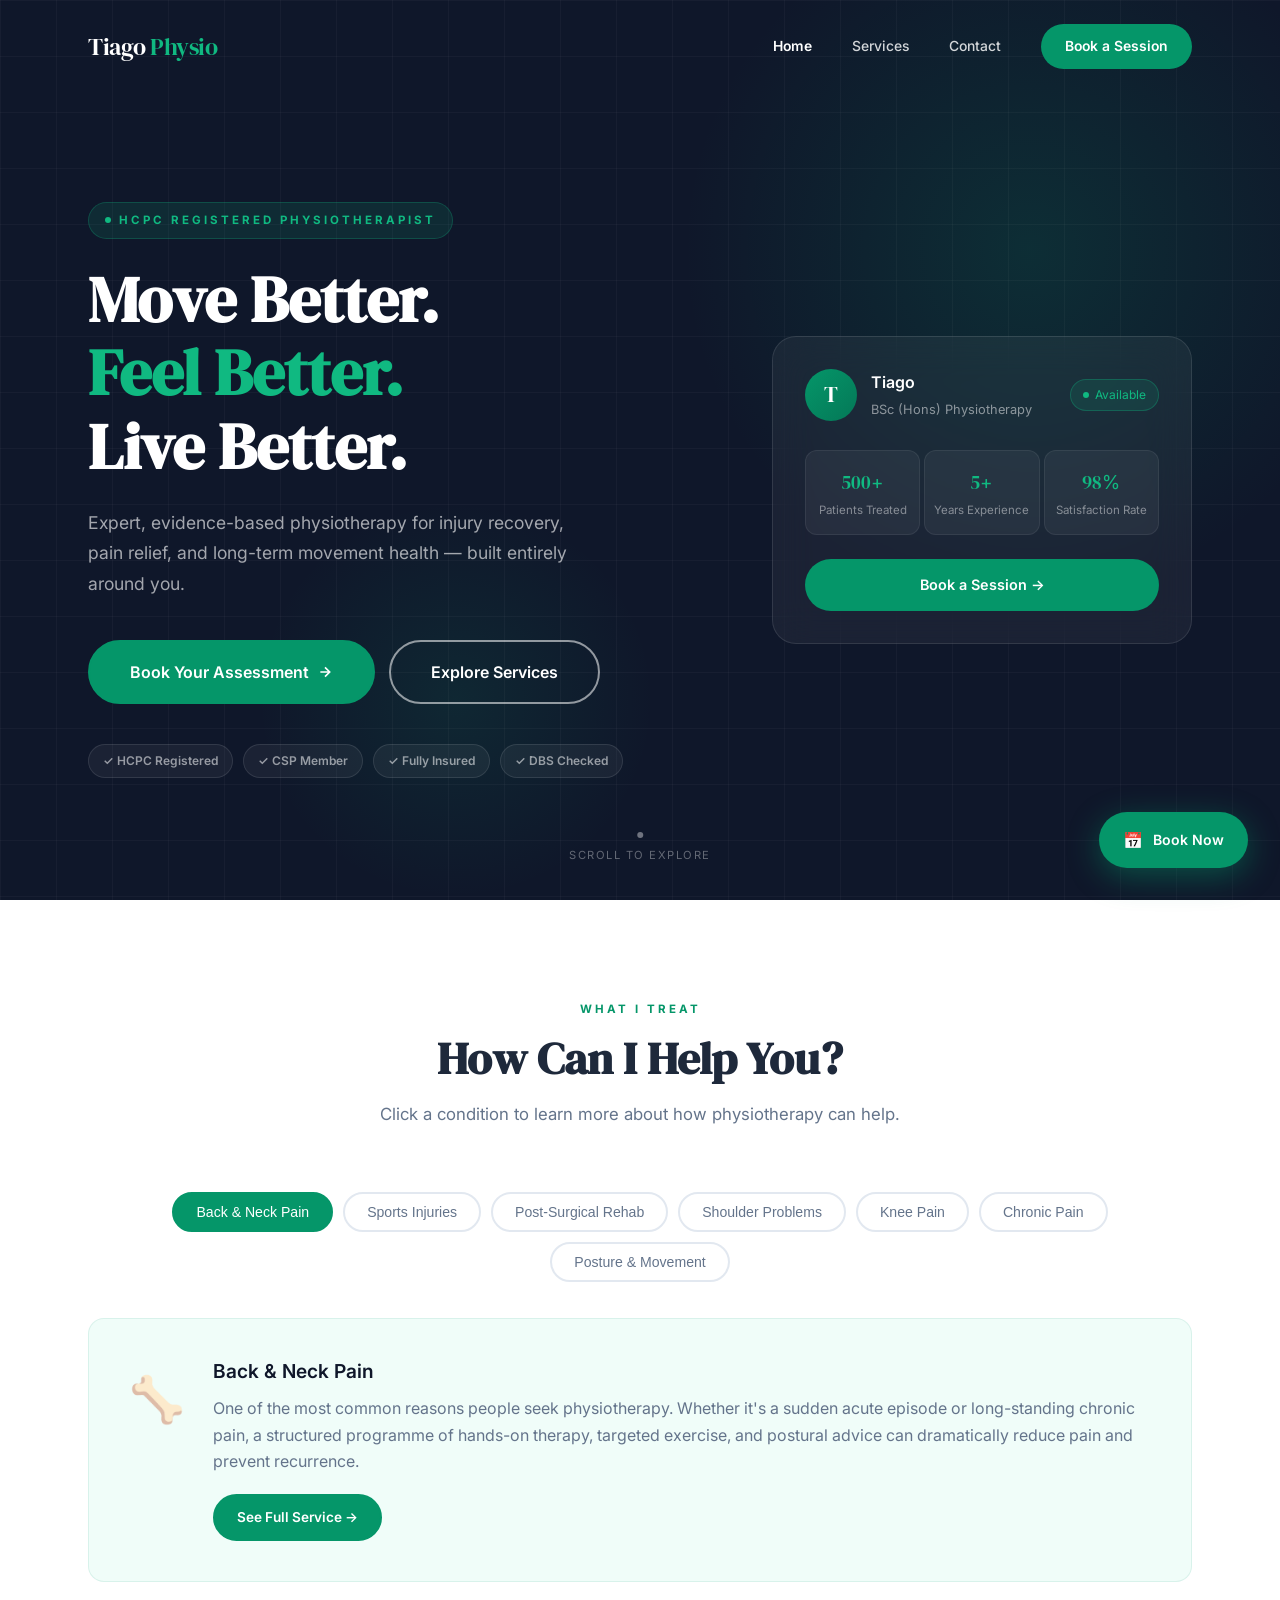
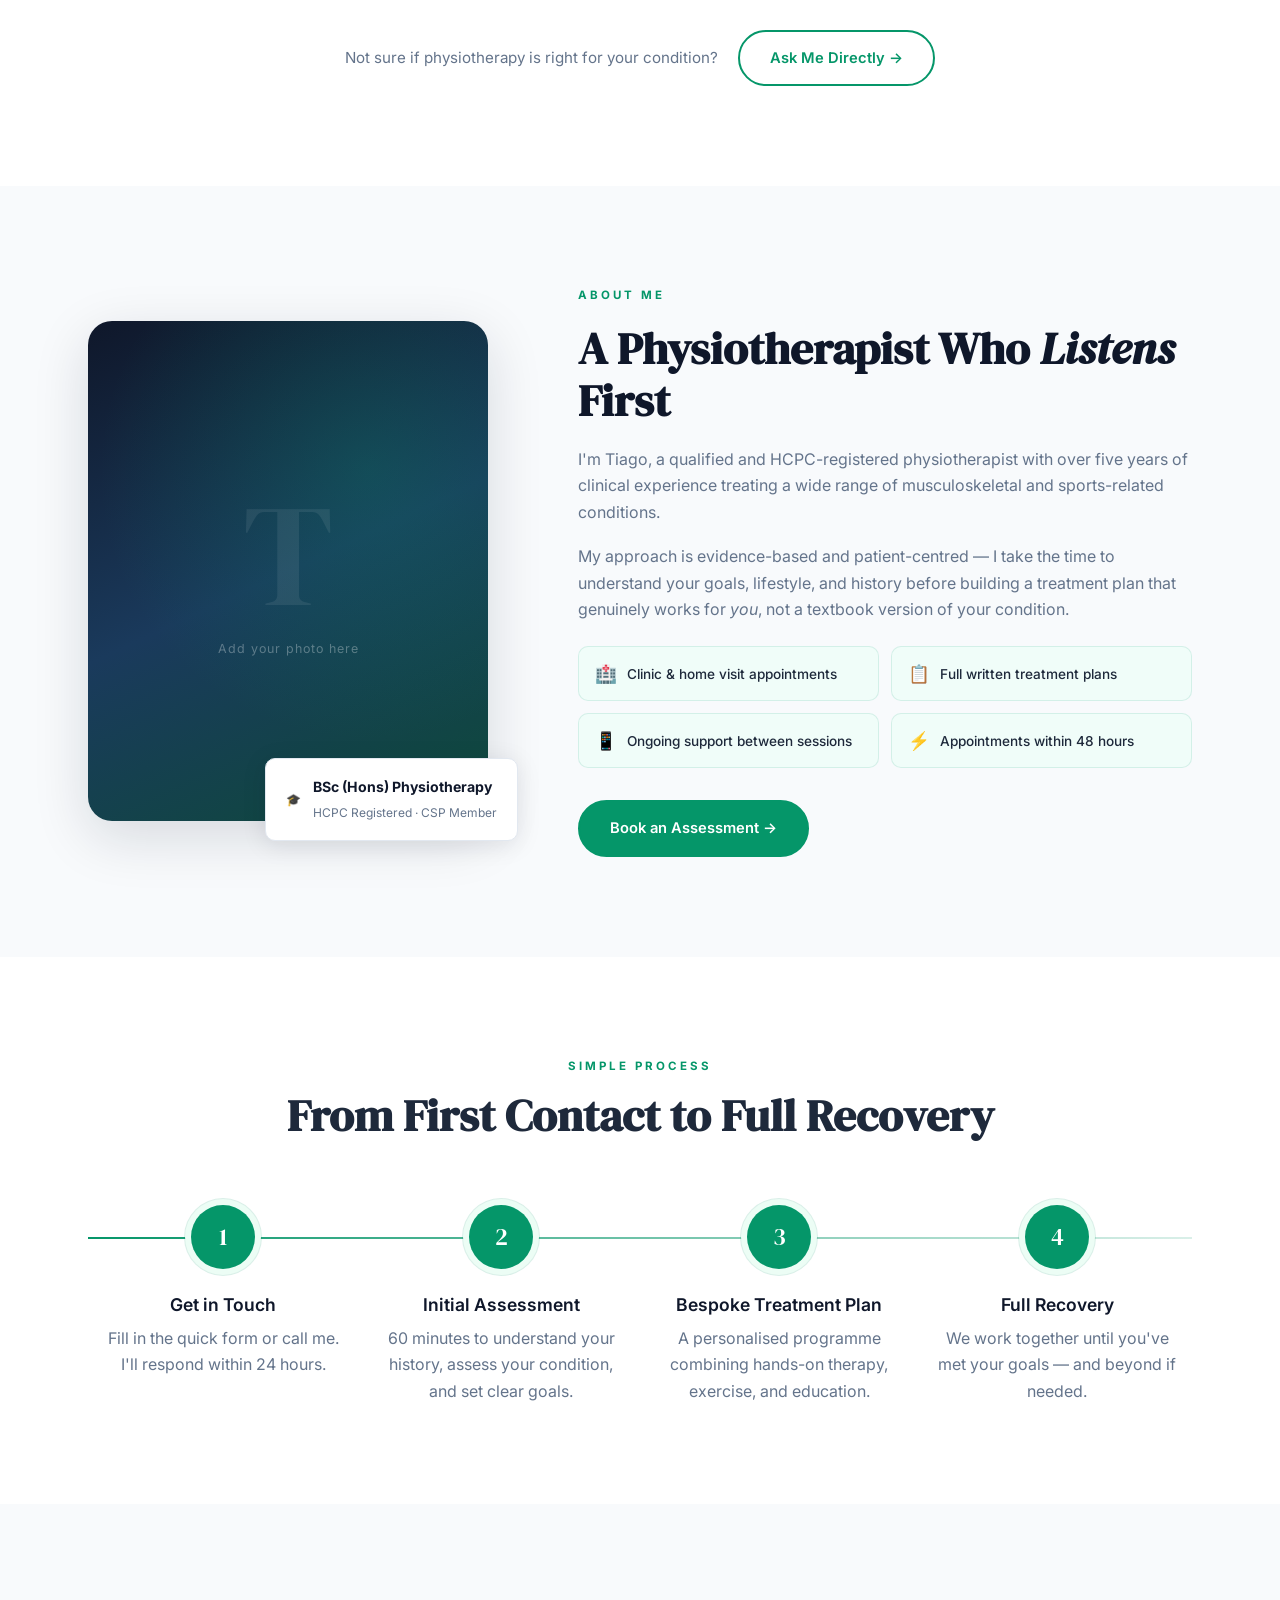
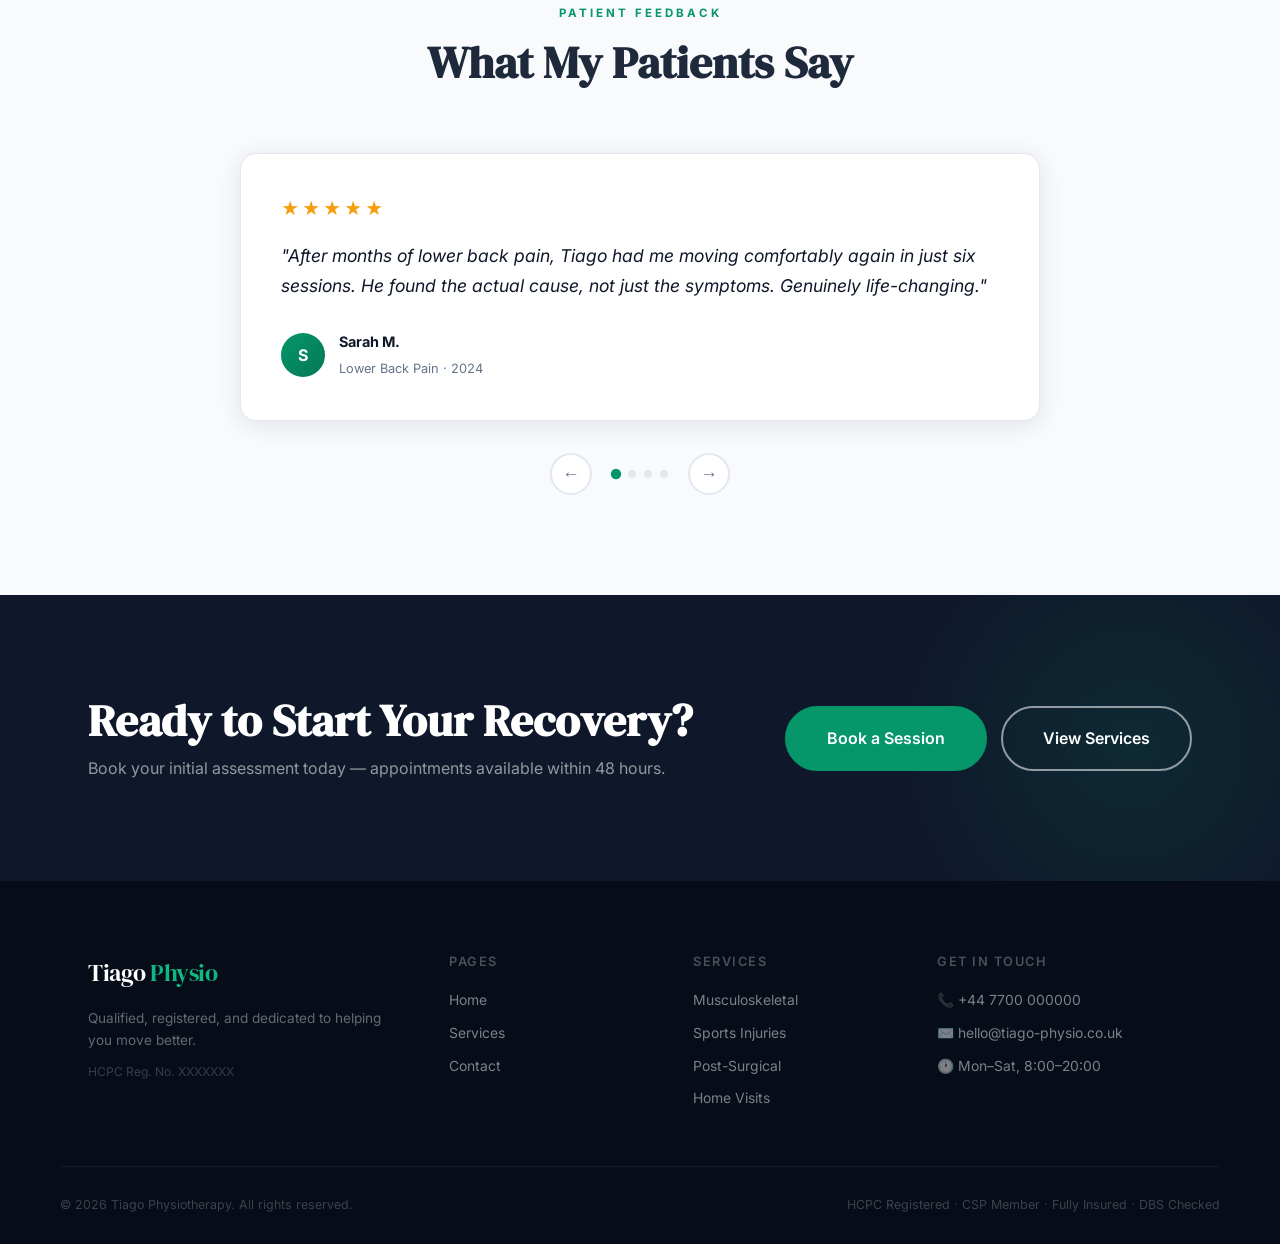
==== index.html @ 750aeb1d "Initial commit — Tiago Physio redesign" ====
<!DOCTYPE html>
<html lang="en-GB">
<head>
  <meta charset="UTF-8" />
  <meta name="viewport" content="width=device-width, initial-scale=1.0" />
  <title>Tiago | Physiotherapist — Home</title>
  <meta name="description" content="Qualified HCPC-registered physiotherapist. Expert injury recovery, rehabilitation, and pain relief — personalised to you." />
  <link rel="stylesheet" href="shared.css" />
  <link rel="preconnect" href="https://fonts.googleapis.com" />
  <link href="https://fonts.googleapis.com/css2?family=Inter:wght@300;400;500;600;700&family=DM+Serif+Display&display=swap" rel="stylesheet" />
</head>
<body>

  <header class="nav-header" id="navbar">
    <div class="container nav-inner">
      <a href="index.html" class="logo">Tiago <span>Physio</span></a>
      <nav class="nav-links" id="navLinks">
        <a href="index.html" class="active">Home</a>
        <a href="services.html">Services</a>
        <a href="contact.html">Contact</a>
        <a href="contact.html" class="nav-cta">Book a Session</a>
      </nav>
      <button class="hamburger" id="hamburger" aria-label="Toggle menu">
        <span></span><span></span><span></span>
      </button>
    </div>
  </header>

  <!-- HERO -->
  <section class="hero" id="home">
    <div class="hero-glow"></div>
    <div class="hero-glow-2"></div>
    <div class="hero-grid-bg"></div>
    <div class="container hero-content">
      <div class="hero-text">
        <div class="hero-tag animate-in delay-1">
          <span class="tag-dot"></span> HCPC Registered Physiotherapist
        </div>
        <h1 class="animate-in delay-2">
          Move Better.<br />
          <span class="highlight">Feel Better.</span><br />
          Live Better.
        </h1>
        <p class="hero-sub animate-in delay-3">
          Expert, evidence-based physiotherapy for injury recovery, pain relief, and long-term movement health — built entirely around you.
        </p>
        <div class="hero-btns animate-in delay-4">
          <a href="contact.html" class="btn btn-primary btn-lg">
            Book Your Assessment
            <svg width="16" height="16" viewBox="0 0 24 24" fill="none" stroke="currentColor" stroke-width="2.5"><path d="M5 12h14M12 5l7 7-7 7"/></svg>
          </a>
          <a href="services.html" class="btn btn-outline btn-lg">Explore Services</a>
        </div>
        <div class="hero-trust animate-in delay-5">
          <div class="trust-pill">✓ HCPC Registered</div>
          <div class="trust-pill">✓ CSP Member</div>
          <div class="trust-pill">✓ Fully Insured</div>
          <div class="trust-pill">✓ DBS Checked</div>
        </div>
      </div>
      <div class="hero-card-wrap animate-in delay-3">
        <div class="hero-card">
          <div class="hcard-top">
            <div class="hcard-avatar">T</div>
            <div class="hcard-info">
              <strong>Tiago</strong>
              <span>BSc (Hons) Physiotherapy</span>
            </div>
            <div class="hcard-status"><span class="status-dot"></span>Available</div>
          </div>
          <div class="hcard-stats">
            <div class="hstat">
              <span class="hstat-num" data-count="500">0</span><span>+</span>
              <p>Patients Treated</p>
            </div>
            <div class="hstat">
              <span class="hstat-num" data-count="5">0</span><span>+</span>
              <p>Years Experience</p>
            </div>
            <div class="hstat">
              <span class="hstat-num" data-count="98">0</span><span>%</span>
              <p>Satisfaction Rate</p>
            </div>
          </div>
          <a href="contact.html" class="hcard-btn">Book a Session →</a>
        </div>
      </div>
    </div>
    <div class="scroll-hint">
      <div class="scroll-dot"></div>
      <span>Scroll to explore</span>
    </div>
  </section>

  <!-- QUICK SERVICES PREVIEW -->
  <section class="section services-preview">
    <div class="container">
      <div class="section-header">
        <p class="section-tag">What I Treat</p>
        <h2>How Can I Help You?</h2>
        <p class="section-sub">Click a condition to learn more about how physiotherapy can help.</p>
      </div>
      <div class="condition-pills">
        <button class="cpill active" data-info="back">Back &amp; Neck Pain</button>
        <button class="cpill" data-info="sports">Sports Injuries</button>
        <button class="cpill" data-info="surgical">Post-Surgical Rehab</button>
        <button class="cpill" data-info="shoulder">Shoulder Problems</button>
        <button class="cpill" data-info="knee">Knee Pain</button>
        <button class="cpill" data-info="chronic">Chronic Pain</button>
        <button class="cpill" data-info="posture">Posture &amp; Movement</button>
      </div>
      <div class="condition-panel">
        <div class="cpanel active" id="info-back">
          <div class="cpanel-icon">🦴</div>
          <div class="cpanel-text">
            <h3>Back &amp; Neck Pain</h3>
            <p>One of the most common reasons people seek physiotherapy. Whether it's a sudden acute episode or long-standing chronic pain, a structured programme of hands-on therapy, targeted exercise, and postural advice can dramatically reduce pain and prevent recurrence.</p>
            <a href="services.html" class="btn btn-primary btn-sm">See Full Service →</a>
          </div>
        </div>
        <div class="cpanel" id="info-sports">
          <div class="cpanel-icon">🏃</div>
          <div class="cpanel-text">
            <h3>Sports Injuries</h3>
            <p>From sprains and strains to tendinopathies and stress fractures — I work with athletes of all levels to get you back performing safely and stronger than before. Your return-to-sport timeline is built around your body, not a generic protocol.</p>
            <a href="services.html" class="btn btn-primary btn-sm">See Full Service →</a>
          </div>
        </div>
        <div class="cpanel" id="info-surgical">
          <div class="cpanel-icon">🔄</div>
          <div class="cpanel-text">
            <h3>Post-Surgical Rehabilitation</h3>
            <p>Surgery is only half the recovery. Structured rehabilitation after knee replacements, ACL reconstruction, hip surgery, or spinal procedures is critical to regaining full function. I work closely with your surgical team to follow evidence-based protocols.</p>
            <a href="services.html" class="btn btn-primary btn-sm">See Full Service →</a>
          </div>
        </div>
        <div class="cpanel" id="info-shoulder">
          <div class="cpanel-icon">💪</div>
          <div class="cpanel-text">
            <h3>Shoulder Problems</h3>
            <p>Rotator cuff injuries, frozen shoulder, impingement, and instability are all conditions I treat regularly. Accurate diagnosis is key — I'll identify the exact structure involved and create a plan to restore full, pain-free movement.</p>
            <a href="services.html" class="btn btn-primary btn-sm">See Full Service →</a>
          </div>
        </div>
        <div class="cpanel" id="info-knee">
          <div class="cpanel-icon">🦵</div>
          <div class="cpanel-text">
            <h3>Knee Pain</h3>
            <p>Whether it's runner's knee, ligament sprains, meniscal issues, or osteoarthritis — knee pain responds well to physiotherapy. I'll assess the whole kinetic chain, not just the knee, to address the root cause and keep it from coming back.</p>
            <a href="services.html" class="btn btn-primary btn-sm">See Full Service →</a>
          </div>
        </div>
        <div class="cpanel" id="info-chronic">
          <div class="cpanel-icon">🧠</div>
          <div class="cpanel-text">
            <h3>Chronic Pain</h3>
            <p>Persistent pain is complex, but manageable. Using a biopsychosocial approach, I help patients understand their pain, build confidence in movement, and gradually improve quality of life — without relying on ongoing passive treatment.</p>
            <a href="services.html" class="btn btn-primary btn-sm">See Full Service →</a>
          </div>
        </div>
        <div class="cpanel" id="info-posture">
          <div class="cpanel-icon">📐</div>
          <div class="cpanel-text">
            <h3>Posture &amp; Movement</h3>
            <p>Poor movement patterns and posture often underlie many pain conditions. A comprehensive movement assessment identifies imbalances and areas of weakness, allowing us to correct the root cause before it becomes a bigger problem.</p>
            <a href="services.html" class="btn btn-primary btn-sm">See Full Service →</a>
          </div>
        </div>
      </div>
      <div class="services-cta-bar">
        <p>Not sure if physiotherapy is right for your condition?</p>
        <a href="contact.html" class="btn btn-outline-dark">Ask Me Directly →</a>
      </div>
    </div>
  </section>

  <!-- ABOUT -->
  <section class="section about bg-light">
    <div class="container about-grid">
      <div class="about-img-wrap reveal">
        <div class="about-img-placeholder">
          <div class="initials-big">T</div>
          <div class="img-caption">Add your photo here</div>
        </div>
        <div class="about-badge">
          <span class="badge-icon">🎓</span>
          <div>
            <strong>BSc (Hons) Physiotherapy</strong>
            <span>HCPC Registered · CSP Member</span>
          </div>
        </div>
      </div>
      <div class="about-text reveal">
        <p class="section-tag">About Me</p>
        <h2>A Physiotherapist Who <em>Listens</em> First</h2>
        <p>I'm Tiago, a qualified and HCPC-registered physiotherapist with over five years of clinical experience treating a wide range of musculoskeletal and sports-related conditions.</p>
        <p>My approach is evidence-based and patient-centred — I take the time to understand your goals, lifestyle, and history before building a treatment plan that genuinely works for <em>you</em>, not a textbook version of your condition.</p>
        <div class="about-features">
          <div class="af-item"><span class="af-icon">🏥</span><span>Clinic &amp; home visit appointments</span></div>
          <div class="af-item"><span class="af-icon">📋</span><span>Full written treatment plans</span></div>
          <div class="af-item"><span class="af-icon">📱</span><span>Ongoing support between sessions</span></div>
          <div class="af-item"><span class="af-icon">⚡</span><span>Appointments within 48 hours</span></div>
        </div>
        <a href="contact.html" class="btn btn-primary">Book an Assessment →</a>
      </div>
    </div>
  </section>

  <!-- PROCESS -->
  <section class="section process">
    <div class="container">
      <div class="section-header">
        <p class="section-tag">Simple Process</p>
        <h2>From First Contact to Full Recovery</h2>
      </div>
      <div class="process-steps">
        <div class="pstep reveal">
          <div class="pstep-num">1</div>
          <div class="pstep-body">
            <h3>Get in Touch</h3>
            <p>Fill in the quick form or call me. I'll respond within 24 hours.</p>
          </div>
        </div>
        <div class="pstep reveal">
          <div class="pstep-num">2</div>
          <div class="pstep-body">
            <h3>Initial Assessment</h3>
            <p>60 minutes to understand your history, assess your condition, and set clear goals.</p>
          </div>
        </div>
        <div class="pstep reveal">
          <div class="pstep-num">3</div>
          <div class="pstep-body">
            <h3>Bespoke Treatment Plan</h3>
            <p>A personalised programme combining hands-on therapy, exercise, and education.</p>
          </div>
        </div>
        <div class="pstep reveal">
          <div class="pstep-num">4</div>
          <div class="pstep-body">
            <h3>Full Recovery</h3>
            <p>We work together until you've met your goals — and beyond if needed.</p>
          </div>
        </div>
      </div>
    </div>
  </section>

  <!-- TESTIMONIALS -->
  <section class="section testimonials bg-light">
    <div class="container">
      <div class="section-header">
        <p class="section-tag">Patient Feedback</p>
        <h2>What My Patients Say</h2>
      </div>
      <div class="testimonial-slider">
        <div class="tslide active">
          <div class="tcard">
            <div class="stars">★★★★★</div>
            <p class="tquote">"After months of lower back pain, Tiago had me moving comfortably again in just six sessions. He found the actual cause, not just the symptoms. Genuinely life-changing."</p>
            <div class="tauthor">
              <div class="tavatar">S</div>
              <div><strong>Sarah M.</strong><span>Lower Back Pain · 2024</span></div>
            </div>
          </div>
        </div>
        <div class="tslide">
          <div class="tcard">
            <div class="stars">★★★★★</div>
            <p class="tquote">"Excellent — very knowledgeable and thorough. He explained everything clearly and I always felt in safe hands. Fully recovered from my knee surgery ahead of schedule."</p>
            <div class="tauthor">
              <div class="tavatar">J</div>
              <div><strong>James T.</strong><span>Post-Knee Surgery · 2024</span></div>
            </div>
          </div>
        </div>
        <div class="tslide">
          <div class="tcard">
            <div class="stars">★★★★★</div>
            <p class="tquote">"I'd tried other physios before but Tiago was different — he actually listened. My shoulder has never felt better and I'm back playing tennis at full intensity."</p>
            <div class="tauthor">
              <div class="tavatar">R</div>
              <div><strong>Rachel K.</strong><span>Shoulder Injury · 2023</span></div>
            </div>
          </div>
        </div>
        <div class="tslide">
          <div class="tcard">
            <div class="stars">★★★★★</div>
            <p class="tquote">"Fantastic home visit service — so convenient. Tiago was professional, friendly, and incredibly knowledgeable. I'd recommend him to absolutely anyone."</p>
            <div class="tauthor">
              <div class="tavatar">M</div>
              <div><strong>Margaret P.</strong><span>Home Visit · Hip Pain · 2024</span></div>
            </div>
          </div>
        </div>
      </div>
      <div class="tslider-controls">
        <button class="tprev" id="tPrev" aria-label="Previous">&#8592;</button>
        <div class="tdots" id="tDots"></div>
        <button class="tnext" id="tNext" aria-label="Next">&#8594;</button>
      </div>
    </div>
  </section>

  <!-- FINAL CTA -->
  <section class="section cta-section">
    <div class="container cta-inner">
      <div class="cta-text">
        <h2>Ready to Start Your Recovery?</h2>
        <p>Book your initial assessment today — appointments available within 48 hours.</p>
      </div>
      <div class="cta-btns">
        <a href="contact.html" class="btn btn-primary btn-lg">Book a Session</a>
        <a href="services.html" class="btn btn-outline btn-lg">View Services</a>
      </div>
    </div>
  </section>

  <footer class="footer">
    <div class="container footer-inner">
      <div class="footer-brand">
        <a href="index.html" class="logo">Tiago <span>Physio</span></a>
        <p>Qualified, registered, and dedicated to helping you move better.</p>
        <p class="footer-reg">HCPC Reg. No. XXXXXXX</p>
      </div>
      <div class="footer-nav">
        <h4>Pages</h4>
        <a href="index.html">Home</a>
        <a href="services.html">Services</a>
        <a href="contact.html">Contact</a>
      </div>
      <div class="footer-nav">
        <h4>Services</h4>
        <a href="services.html">Musculoskeletal</a>
        <a href="services.html">Sports Injuries</a>
        <a href="services.html">Post-Surgical</a>
        <a href="services.html">Home Visits</a>
      </div>
      <div class="footer-contact">
        <h4>Get in Touch</h4>
        <a href="tel:+447700000000">📞 +44 7700 000000</a>
        <a href="mailto:hello@tiago-physio.co.uk">✉️ hello@tiago-physio.co.uk</a>
        <p>🕐 Mon–Sat, 8:00–20:00</p>
      </div>
    </div>
    <div class="container footer-bottom">
      <p>&copy; <span id="year"></span> Tiago Physiotherapy. All rights reserved.</p>
      <p>HCPC Registered · CSP Member · Fully Insured · DBS Checked</p>
    </div>
  </footer>

  <a href="contact.html" class="fab" aria-label="Book a session">
    <span class="fab-icon">📅</span>
    <span class="fab-label">Book Now</span>
  </a>

  <script src="shared.js"></script>
</body>
</html>
---- shared.css ----
/* ============================================================
   SHARED.CSS — complete design system for all pages
   ============================================================ */

*, *::before, *::after { box-sizing: border-box; margin: 0; padding: 0; }

:root {
  --slate:      #0f172a;
  --slate-mid:  #1e293b;
  --green:      #059669;
  --green-lt:   #10b981;
  --green-dk:   #047857;
  --green-bg:   #ecfdf5;
  --green-pale: #f0fdf9;
  --light:      #f8fafc;
  --white:      #ffffff;
  --text:       #1e293b;
  --muted:      #64748b;
  --border:     #e2e8f0;
  --shadow-sm:  0 1px 8px rgba(15,23,42,0.07);
  --shadow:     0 4px 24px rgba(15,23,42,0.10);
  --shadow-lg:  0 16px 56px rgba(15,23,42,0.14);
  --radius:     16px;
  --radius-sm:  10px;
  --trans:      0.22s ease;
}

html { scroll-behavior: smooth; }

body {
  font-family: 'Inter', sans-serif;
  color: var(--text);
  line-height: 1.65;
  font-size: 16px;
  background: var(--white);
  overflow-x: hidden;
}

h1, h2 { font-family: 'DM Serif Display', serif; line-height: 1.15; }
h3, h4 { font-weight: 600; line-height: 1.35; }
h1 { font-size: clamp(2.6rem, 5.5vw, 4rem); }
h2 { font-size: clamp(1.9rem, 3.5vw, 2.8rem); }
h3 { font-size: 1.1rem; }
h4 { font-size: 0.8rem; text-transform: uppercase; letter-spacing: 1.5px; color: var(--muted); }
p  { color: var(--muted); }
a  { text-decoration: none; color: inherit; }
img { max-width: 100%; display: block; }
ul { list-style: none; }

.container { max-width: 1160px; margin: 0 auto; padding: 0 28px; }
.section   { padding: 100px 0; }
.bg-light  { background: var(--light); }
.bg-green  { background: var(--green-pale); }

/* ===== BUTTONS ===== */
.btn {
  display: inline-flex;
  align-items: center;
  gap: 8px;
  padding: 14px 30px;
  border-radius: 50px;
  font-weight: 600;
  font-size: 0.92rem;
  font-family: inherit;
  cursor: pointer;
  transition: all var(--trans);
  border: 2px solid transparent;
  white-space: nowrap;
}
.btn-lg  { padding: 17px 40px; font-size: 1rem; }
.btn-sm  { padding: 10px 22px; font-size: 0.85rem; border-radius: 50px; }
.btn-full { width: 100%; justify-content: center; }

.btn-primary {
  background: var(--green);
  color: var(--white);
  border-color: var(--green);
}
.btn-primary:hover {
  background: var(--green-dk);
  border-color: var(--green-dk);
  transform: translateY(-2px);
  box-shadow: 0 10px 28px rgba(5,150,105,0.35);
}
.btn-outline {
  background: transparent;
  color: var(--white);
  border-color: rgba(255,255,255,0.55);
}
.btn-outline:hover {
  background: rgba(255,255,255,0.12);
  border-color: var(--white);
}
.btn-outline-dark {
  background: transparent;
  color: var(--green);
  border-color: var(--green);
}
.btn-outline-dark:hover {
  background: var(--green);
  color: var(--white);
  transform: translateY(-2px);
}
.btn-ghost {
  background: transparent;
  color: var(--muted);
  border-color: var(--border);
}
.btn-ghost:hover {
  border-color: var(--green);
  color: var(--green);
}

/* ===== SECTION HEADERS ===== */
.section-header { text-align: center; margin-bottom: 64px; }
.section-tag {
  font-size: 0.72rem;
  font-weight: 700;
  letter-spacing: 3px;
  text-transform: uppercase;
  color: var(--green);
  display: block;
  margin-bottom: 14px;
}
.section-sub { max-width: 560px; margin: 16px auto 0; font-size: 1.05rem; }

/* ===== NAVBAR ===== */
.nav-header {
  position: fixed;
  top: 0; left: 0; right: 0;
  z-index: 1000;
  padding: 24px 0;
  transition: all var(--trans);
}
.nav-header.scrolled {
  background: rgba(255,255,255,0.97);
  backdrop-filter: blur(16px);
  -webkit-backdrop-filter: blur(16px);
  padding: 16px 0;
  box-shadow: 0 1px 0 var(--border), var(--shadow-sm);
}
.nav-inner { display: flex; align-items: center; justify-content: space-between; }

.logo {
  font-family: 'DM Serif Display', serif;
  font-size: 1.5rem;
  font-weight: 400;
  color: var(--white);
  transition: color var(--trans);
  letter-spacing: -0.5px;
}
.logo span { color: var(--green-lt); }
.nav-header.scrolled .logo { color: var(--slate); }

.nav-links { display: flex; align-items: center; gap: 40px; }
.nav-links a {
  font-size: 0.87rem;
  font-weight: 500;
  color: rgba(255,255,255,0.82);
  transition: color var(--trans);
}
.nav-links a:hover { color: var(--white); }
.nav-links a.active { color: var(--white); font-weight: 600; }
.nav-header.scrolled .nav-links a { color: var(--muted); }
.nav-header.scrolled .nav-links a:hover { color: var(--green); }
.nav-header.scrolled .nav-links a.active { color: var(--slate); font-weight: 600; }

.nav-cta {
  background: var(--green) !important;
  color: var(--white) !important;
  padding: 11px 24px !important;
  border-radius: 50px !important;
  font-weight: 600 !important;
  font-size: 0.87rem !important;
}
.nav-cta:hover { background: var(--green-dk) !important; transform: translateY(-1px); box-shadow: 0 6px 20px rgba(5,150,105,0.3); }

.hamburger {
  display: none;
  flex-direction: column;
  gap: 5px;
  background: none;
  border: none;
  cursor: pointer;
  padding: 4px;
  z-index: 1100;
}
.hamburger span {
  display: block; width: 24px; height: 2px;
  background: var(--white);
  border-radius: 2px;
  transition: all var(--trans);
}
.nav-header.scrolled .hamburger span { background: var(--slate); }
.hamburger.open span:nth-child(1) { transform: rotate(45deg) translate(5px, 5px); }
.hamburger.open span:nth-child(2) { opacity: 0; }
.hamburger.open span:nth-child(3) { transform: rotate(-45deg) translate(5px, -5px); }

/* ===== HERO ===== */
.hero {
  position: relative;
  min-height: 100vh;
  display: flex;
  align-items: center;
  background: var(--slate);
  overflow: hidden;
}
.hero-glow {
  position: absolute;
  width: 700px; height: 700px;
  border-radius: 50%;
  background: radial-gradient(circle, rgba(5,150,105,0.18) 0%, transparent 70%);
  top: -100px; right: -100px;
  pointer-events: none;
}
.hero-glow-2 {
  position: absolute;
  width: 400px; height: 400px;
  border-radius: 50%;
  background: radial-gradient(circle, rgba(16,185,129,0.1) 0%, transparent 70%);
  bottom: 0; left: 20%;
  pointer-events: none;
}
.hero-grid-bg {
  position: absolute; inset: 0;
  background-image: linear-gradient(rgba(255,255,255,0.03) 1px, transparent 1px),
                    linear-gradient(90deg, rgba(255,255,255,0.03) 1px, transparent 1px);
  background-size: 56px 56px;
  pointer-events: none;
}
.hero-content {
  position: relative;
  z-index: 2;
  width: 100%;
  display: grid;
  grid-template-columns: 1fr 420px;
  gap: 64px;
  align-items: center;
  padding-top: 80px;
}
.hero-tag {
  display: inline-flex;
  align-items: center;
  gap: 8px;
  font-size: 0.72rem;
  font-weight: 700;
  letter-spacing: 3px;
  text-transform: uppercase;
  color: var(--green-lt);
  background: rgba(16,185,129,0.12);
  padding: 8px 16px;
  border-radius: 50px;
  margin-bottom: 24px;
  border: 1px solid rgba(16,185,129,0.25);
}
.tag-dot {
  width: 6px; height: 6px;
  border-radius: 50%;
  background: var(--green-lt);
  animation: pulse-dot 2s ease-in-out infinite;
}
@keyframes pulse-dot {
  0%, 100% { opacity: 1; }
  50% { opacity: 0.4; }
}
.hero h1 { color: var(--white); margin-bottom: 24px; }
.hero h1 .highlight {
  color: var(--green-lt);
  position: relative;
}
.hero-sub {
  font-size: 1.1rem;
  color: rgba(255,255,255,0.62);
  max-width: 500px;
  margin-bottom: 40px;
  line-height: 1.75;
}
.hero-btns { display: flex; gap: 14px; flex-wrap: wrap; margin-bottom: 40px; }
.hero-trust { display: flex; gap: 10px; flex-wrap: wrap; }
.trust-pill {
  font-size: 0.75rem;
  font-weight: 600;
  color: rgba(255,255,255,0.55);
  background: rgba(255,255,255,0.05);
  border: 1px solid rgba(255,255,255,0.1);
  padding: 6px 14px;
  border-radius: 50px;
}

/* Hero Card */
.hero-card-wrap { position: relative; }
.hero-card {
  background: rgba(255,255,255,0.05);
  border: 1px solid rgba(255,255,255,0.1);
  backdrop-filter: blur(20px);
  border-radius: 24px;
  padding: 32px;
  color: var(--white);
}
.hcard-top {
  display: flex;
  align-items: center;
  gap: 14px;
  margin-bottom: 28px;
}
.hcard-avatar {
  width: 52px; height: 52px;
  border-radius: 50%;
  background: linear-gradient(135deg, var(--green), var(--green-dk));
  display: flex; align-items: center; justify-content: center;
  font-family: 'DM Serif Display', serif;
  font-size: 1.4rem;
  color: var(--white);
  flex-shrink: 0;
}
.hcard-info strong { display: block; font-size: 1rem; font-weight: 600; }
.hcard-info span   { font-size: 0.8rem; color: rgba(255,255,255,0.5); }
.hcard-status {
  margin-left: auto;
  display: flex;
  align-items: center;
  gap: 6px;
  font-size: 0.75rem;
  color: var(--green-lt);
  background: rgba(16,185,129,0.12);
  padding: 5px 12px;
  border-radius: 50px;
  border: 1px solid rgba(16,185,129,0.3);
}
.status-dot {
  width: 6px; height: 6px;
  background: var(--green-lt);
  border-radius: 50%;
  animation: pulse-dot 2s ease-in-out infinite;
}
.hcard-stats {
  display: grid;
  grid-template-columns: repeat(3, 1fr);
  gap: 4px;
  margin-bottom: 24px;
}
.hstat {
  text-align: center;
  padding: 16px 8px;
  background: rgba(255,255,255,0.05);
  border-radius: 12px;
  border: 1px solid rgba(255,255,255,0.07);
}
.hstat-num {
  font-family: 'DM Serif Display', serif;
  font-size: 1.8rem;
  color: var(--white);
  line-height: 1;
}
.hstat span { font-size: 1.2rem; color: var(--green-lt); }
.hstat p    { font-size: 0.72rem; color: rgba(255,255,255,0.45); margin-top: 5px; line-height: 1.3; }
.hcard-btn {
  display: block;
  width: 100%;
  text-align: center;
  padding: 14px;
  background: var(--green);
  color: var(--white);
  border-radius: 50px;
  font-weight: 600;
  font-size: 0.9rem;
  transition: all var(--trans);
}
.hcard-btn:hover { background: var(--green-dk); transform: translateY(-1px); }

.scroll-hint {
  position: absolute;
  bottom: 36px;
  left: 50%;
  transform: translateX(-50%);
  display: flex;
  flex-direction: column;
  align-items: center;
  gap: 8px;
  z-index: 2;
}
.scroll-dot {
  width: 6px; height: 6px;
  background: rgba(255,255,255,0.4);
  border-radius: 50%;
  animation: bounce 1.6s ease-in-out infinite;
}
.scroll-hint span { font-size: 0.7rem; color: rgba(255,255,255,0.35); letter-spacing: 1.5px; text-transform: uppercase; }
@keyframes bounce {
  0%, 100% { transform: translateY(0); }
  50% { transform: translateY(6px); }
}

/* ===== SERVICES PREVIEW / CONDITIONS ===== */
.condition-pills {
  display: flex;
  flex-wrap: wrap;
  gap: 10px;
  justify-content: center;
  margin-bottom: 36px;
}
.cpill {
  padding: 10px 22px;
  border-radius: 50px;
  border: 2px solid var(--border);
  background: var(--white);
  font-size: 0.88rem;
  font-weight: 500;
  color: var(--muted);
  cursor: pointer;
  transition: all var(--trans);
}
.cpill:hover, .cpill.active {
  border-color: var(--green);
  background: var(--green);
  color: var(--white);
}
.condition-panel { min-height: 200px; margin-bottom: 48px; }
.cpanel { display: none; }
.cpanel.active { display: flex; gap: 28px; align-items: flex-start; background: var(--green-pale); border-radius: var(--radius); padding: 40px; border: 1px solid rgba(5,150,105,0.1); }
.cpanel-icon { font-size: 2.8rem; flex-shrink: 0; margin-top: 4px; }
.cpanel-text h3 { color: var(--slate); margin-bottom: 10px; font-size: 1.2rem; }
.cpanel-text p  { margin-bottom: 20px; }
.services-cta-bar {
  text-align: center;
  display: flex;
  align-items: center;
  justify-content: center;
  gap: 20px;
  flex-wrap: wrap;
}
.services-cta-bar p { color: var(--muted); font-size: 0.95rem; }

/* ===== ABOUT ===== */
.about-grid {
  display: grid;
  grid-template-columns: 1fr 1.5fr;
  gap: 80px;
  align-items: center;
}
.about-img-wrap { position: relative; }
.about-img-placeholder {
  width: 100%;
  aspect-ratio: 4/5;
  max-width: 400px;
  background: linear-gradient(155deg, var(--slate) 0%, #1a3a5c 50%, #0d4a3a 100%);
  border-radius: 24px;
  display: flex;
  flex-direction: column;
  align-items: center;
  justify-content: center;
  gap: 12px;
  box-shadow: var(--shadow-lg);
  overflow: hidden;
  position: relative;
}
.about-img-placeholder::before {
  content: '';
  position: absolute;
  inset: 0;
  background: radial-gradient(circle at 70% 30%, rgba(5,150,105,0.25), transparent 60%);
}
.initials-big {
  font-family: 'DM Serif Display', serif;
  font-size: 9rem;
  color: rgba(255,255,255,0.08);
  line-height: 1;
  position: relative;
  z-index: 1;
}
.img-caption {
  font-size: 0.78rem;
  color: rgba(255,255,255,0.3);
  letter-spacing: 1px;
  position: relative;
  z-index: 1;
}
.about-badge {
  position: absolute;
  bottom: -20px; right: -20px;
  background: var(--white);
  border-radius: var(--radius-sm);
  padding: 16px 20px;
  box-shadow: var(--shadow);
  display: flex;
  align-items: center;
  gap: 12px;
  border: 1px solid var(--border);
}
.badge-icon { font-size: 1.6rem; }
.about-badge strong { display: block; font-size: 0.88rem; color: var(--slate); }
.about-badge span   { font-size: 0.75rem; color: var(--muted); }
.about-text h2 { color: var(--slate); margin-bottom: 20px; }
.about-text p  { margin-bottom: 18px; }
.about-features { display: grid; grid-template-columns: 1fr 1fr; gap: 12px; margin: 24px 0 32px; }
.af-item {
  display: flex;
  align-items: center;
  gap: 10px;
  background: var(--green-pale);
  border-radius: var(--radius-sm);
  padding: 12px 16px;
  font-size: 0.85rem;
  font-weight: 500;
  color: var(--text);
  border: 1px solid rgba(5,150,105,0.12);
}
.af-icon { font-size: 1.1rem; flex-shrink: 0; }

/* ===== PROCESS ===== */
.process-steps {
  display: grid;
  grid-template-columns: repeat(4, 1fr);
  gap: 8px;
  position: relative;
}
.process-steps::before {
  content: '';
  position: absolute;
  top: 32px; left: 0; right: 0;
  height: 2px;
  background: linear-gradient(90deg, var(--green) 0%, rgba(5,150,105,0.15) 100%);
  z-index: 0;
}
.pstep {
  position: relative;
  z-index: 1;
  padding: 0 16px;
  text-align: center;
}
.pstep-num {
  width: 64px; height: 64px;
  border-radius: 50%;
  background: var(--green);
  color: var(--white);
  font-family: 'DM Serif Display', serif;
  font-size: 1.5rem;
  display: flex;
  align-items: center;
  justify-content: center;
  margin: 0 auto 24px;
  box-shadow: 0 0 0 6px var(--green-bg), 0 0 0 7px rgba(5,150,105,0.15);
}
.pstep-body h3 { color: var(--slate); margin-bottom: 8px; }

/* ===== TESTIMONIALS ===== */
.testimonial-slider { position: relative; min-height: 180px; }
.tslide { display: none; }
.tslide.active { display: block; }
.tcard {
  background: var(--white);
  border-radius: var(--radius);
  padding: 40px;
  box-shadow: var(--shadow);
  border: 1px solid var(--border);
  max-width: 800px;
  margin: 0 auto;
}
.stars { color: #f59e0b; font-size: 1.1rem; margin-bottom: 18px; letter-spacing: 3px; }
.tquote {
  font-size: 1.1rem;
  color: var(--slate) !important;
  font-style: italic;
  line-height: 1.75;
  margin-bottom: 28px;
}
.tauthor { display: flex; align-items: center; gap: 14px; }
.tavatar {
  width: 44px; height: 44px;
  border-radius: 50%;
  background: linear-gradient(135deg, var(--green), var(--green-dk));
  color: var(--white);
  font-weight: 700;
  font-size: 1rem;
  display: flex; align-items: center; justify-content: center;
  flex-shrink: 0;
}
.tauthor strong { display: block; color: var(--slate); font-size: 0.9rem; }
.tauthor span   { color: var(--muted); font-size: 0.8rem; }
.tslider-controls { display: flex; align-items: center; justify-content: center; gap: 20px; margin-top: 32px; }
.tprev, .tnext {
  width: 42px; height: 42px;
  border-radius: 50%;
  border: 2px solid var(--border);
  background: var(--white);
  font-size: 1.1rem;
  cursor: pointer;
  display: flex; align-items: center; justify-content: center;
  transition: all var(--trans);
  color: var(--muted);
}
.tprev:hover, .tnext:hover { border-color: var(--green); color: var(--green); }
.tdots { display: flex; gap: 8px; align-items: center; }
.tdot {
  width: 8px; height: 8px;
  border-radius: 50%;
  background: var(--border);
  border: none;
  cursor: pointer;
  transition: all var(--trans);
  padding: 0;
}
.tdot.active { background: var(--green); transform: scale(1.3); }

/* ===== CTA SECTION ===== */
.cta-section {
  background: var(--slate);
  position: relative;
  overflow: hidden;
}
.cta-section::before {
  content: '';
  position: absolute;
  width: 500px; height: 500px;
  border-radius: 50%;
  background: radial-gradient(circle, rgba(5,150,105,0.15), transparent 70%);
  right: -100px; top: -100px;
  pointer-events: none;
}
.cta-inner {
  display: flex;
  align-items: center;
  justify-content: space-between;
  gap: 40px;
  flex-wrap: wrap;
  position: relative;
  z-index: 1;
}
.cta-text h2 { color: var(--white); margin-bottom: 8px; }
.cta-text p  { color: rgba(255,255,255,0.55); }
.cta-btns    { display: flex; gap: 14px; flex-wrap: wrap; }

/* ===== FOOTER ===== */
.footer { background: #060d18; padding: 72px 0 0; }
.footer-inner {
  display: grid;
  grid-template-columns: 1.6fr 1fr 1fr 1.3fr;
  gap: 48px;
  padding-bottom: 56px;
  border-bottom: 1px solid rgba(255,255,255,0.06);
}
.footer-brand .logo { margin-bottom: 14px; color: var(--white); display: block; }
.footer-brand p     { color: rgba(255,255,255,0.38); font-size: 0.85rem; line-height: 1.65; }
.footer-reg         { margin-top: 10px; color: rgba(255,255,255,0.2) !important; font-size: 0.76rem !important; }
.footer-nav         { display: flex; flex-direction: column; gap: 10px; }
.footer-nav h4      { color: rgba(255,255,255,0.28); margin-bottom: 8px; }
.footer-nav a       { color: rgba(255,255,255,0.48); font-size: 0.87rem; transition: color var(--trans); }
.footer-nav a:hover { color: var(--green-lt); }
.footer-contact     { display: flex; flex-direction: column; gap: 10px; }
.footer-contact h4  { color: rgba(255,255,255,0.28); margin-bottom: 8px; }
.footer-contact a,
.footer-contact p   { color: rgba(255,255,255,0.48); font-size: 0.87rem; transition: color var(--trans); }
.footer-contact a:hover { color: var(--green-lt); }
.footer-bottom {
  display: flex;
  justify-content: space-between;
  align-items: center;
  padding: 28px 0;
  flex-wrap: wrap;
  gap: 8px;
}
.footer-bottom p { color: rgba(255,255,255,0.22); font-size: 0.78rem; }

/* ===== FLOATING ACTION BUTTON ===== */
.fab {
  position: fixed;
  bottom: 32px; right: 32px;
  background: var(--green);
  color: var(--white);
  border-radius: 50px;
  display: flex;
  align-items: center;
  gap: 10px;
  padding: 15px 24px;
  box-shadow: 0 8px 32px rgba(5,150,105,0.45);
  font-weight: 600;
  font-size: 0.88rem;
  z-index: 900;
  transition: all var(--trans);
  animation: fabPulse 3s ease-in-out infinite;
}
.fab:hover {
  background: var(--green-dk);
  transform: translateY(-3px);
  box-shadow: 0 14px 40px rgba(5,150,105,0.55);
  animation: none;
}
.fab-icon { font-size: 1rem; }
@keyframes fabPulse {
  0%, 100% { box-shadow: 0 8px 32px rgba(5,150,105,0.45); }
  50%       { box-shadow: 0 8px 48px rgba(5,150,105,0.7); }
}

/* ===== PAGE HERO (services + contact) ===== */
.page-hero {
  background: var(--slate);
  padding: 160px 0 80px;
  text-align: center;
  position: relative;
  overflow: hidden;
}
.page-hero::before {
  content: '';
  position: absolute;
  width: 600px; height: 600px;
  border-radius: 50%;
  background: radial-gradient(circle, rgba(5,150,105,0.14), transparent 70%);
  top: -200px; right: -100px;
  pointer-events: none;
}
.page-hero h1       { color: var(--white); margin-bottom: 16px; }
.page-hero-sub      { color: rgba(255,255,255,0.58); max-width: 560px; margin: 0 auto 24px; font-size: 1.05rem; }
.page-breadcrumb    { display: flex; justify-content: center; align-items: center; gap: 8px; font-size: 0.8rem; color: rgba(255,255,255,0.35); }
.page-breadcrumb a  { color: rgba(255,255,255,0.55); transition: color var(--trans); }
.page-breadcrumb a:hover { color: var(--green-lt); }

/* ===== REVEAL ANIMATIONS ===== */
.reveal {
  opacity: 0;
  transform: translateY(28px);
  transition: opacity 0.6s ease, transform 0.6s ease;
}
.reveal.visible { opacity: 1; transform: translateY(0); }
.animate-in {
  opacity: 0;
  transform: translateY(18px);
  animation: fadeUp 0.65s ease forwards;
}
.delay-1 { animation-delay: 0.12s; }
.delay-2 { animation-delay: 0.24s; }
.delay-3 { animation-delay: 0.36s; }
.delay-4 { animation-delay: 0.50s; }
.delay-5 { animation-delay: 0.64s; }
@keyframes fadeUp {
  to { opacity: 1; transform: translateY(0); }
}

/* ===== SERVICES PAGE ===== */
.stab-nav {
  display: flex;
  gap: 8px;
  flex-wrap: wrap;
  justify-content: center;
  margin-bottom: 48px;
  background: var(--light);
  padding: 8px;
  border-radius: 50px;
  width: fit-content;
  margin-left: auto;
  margin-right: auto;
}
.stab-btn {
  padding: 10px 24px;
  border-radius: 50px;
  border: none;
  background: transparent;
  font-size: 0.87rem;
  font-weight: 500;
  color: var(--muted);
  cursor: pointer;
  transition: all var(--trans);
  font-family: inherit;
}
.stab-btn:hover  { color: var(--text); }
.stab-btn.active { background: var(--white); color: var(--green); font-weight: 600; box-shadow: var(--shadow-sm); }

.stab-panel { display: none; }
.stab-panel.active { display: block; }
.spanel-grid {
  display: grid;
  grid-template-columns: 1fr 380px;
  gap: 56px;
  align-items: start;
}
.spanel-tag {
  display: inline-block;
  font-size: 0.72rem;
  font-weight: 700;
  letter-spacing: 2px;
  text-transform: uppercase;
  color: var(--green);
  background: var(--green-pale);
  border: 1px solid rgba(5,150,105,0.15);
  padding: 5px 14px;
  border-radius: 50px;
  margin-bottom: 16px;
}
.spanel-info h2 { color: var(--slate); margin-bottom: 14px; }
.spanel-intro   { font-size: 1.05rem; margin-bottom: 28px; }
.spanel-details { display: flex; flex-direction: column; gap: 28px; margin-bottom: 32px; }
.sdetail-block h4 { margin-bottom: 10px; }
.slist { display: flex; flex-direction: column; gap: 6px; }
.slist li {
  font-size: 0.9rem;
  color: var(--muted);
  padding: 7px 0;
  border-bottom: 1px solid var(--border);
  display: flex; align-items: center; gap: 8px;
}
.slist li::before { content: '→'; color: var(--green); font-size: 0.8rem; }
.expect-steps { display: flex; flex-direction: column; gap: 10px; }
.expect-step {
  display: flex; align-items: flex-start; gap: 12px;
  background: var(--green-pale);
  border-radius: var(--radius-sm);
  padding: 12px 16px;
  border: 1px solid rgba(5,150,105,0.1);
}
.expect-step span {
  width: 26px; height: 26px;
  border-radius: 50%;
  background: var(--green);
  color: var(--white);
  font-size: 0.78rem;
  font-weight: 700;
  display: flex; align-items: center; justify-content: center;
  flex-shrink: 0;
}
.expect-step p { margin: 0; font-size: 0.88rem; color: var(--text); padding-top: 2px; }

.svisual-card {
  background: var(--white);
  border-radius: var(--radius);
  padding: 32px;
  box-shadow: var(--shadow);
  border: 1px solid var(--border);
  position: sticky;
  top: 100px;
}
.svc-icon-large { font-size: 3.5rem; margin-bottom: 20px; }
.svc-stats { display: grid; grid-template-columns: repeat(3, 1fr); gap: 8px; margin-bottom: 24px; }
.svstat {
  text-align: center;
  padding: 14px 8px;
  background: var(--light);
  border-radius: 10px;
}
.svstat strong { display: block; font-size: 1.1rem; color: var(--slate); font-weight: 700; }
.svstat span   { font-size: 0.72rem; color: var(--muted); }
.svc-includes  { margin-bottom: 24px; }
.svc-includes h4 { margin-bottom: 12px; }
.svc-includes ul { display: flex; flex-direction: column; gap: 8px; }
.svc-includes li { font-size: 0.87rem; color: var(--text); display: flex; align-items: center; gap: 8px; }
.svc-includes li::before { content: '✓'; color: var(--green); font-weight: 700; }

/* ===== FAQ ===== */
.faq-list { max-width: 760px; margin: 0 auto; display: flex; flex-direction: column; gap: 4px; }
.faq-item { border: 1px solid var(--border); border-radius: var(--radius-sm); overflow: hidden; background: var(--white); }
.faq-q {
  width: 100%;
  text-align: left;
  padding: 20px 24px;
  background: none;
  border: none;
  font-family: inherit;
  font-size: 0.95rem;
  font-weight: 600;
  color: var(--text);
  cursor: pointer;
  display: flex;
  justify-content: space-between;
  align-items: center;
  gap: 16px;
  transition: color var(--trans);
}
.faq-q:hover { color: var(--green); }
.faq-arrow { font-size: 1.4rem; font-weight: 300; color: var(--green); flex-shrink: 0; transition: transform var(--trans); }
.faq-item.open .faq-arrow { transform: rotate(45deg); }
.faq-a { display: none; padding: 0 24px 22px; }
.faq-item.open .faq-a { display: block; }
.faq-a p { font-size: 0.92rem; }

/* ===== CONTACT PAGE ===== */
.quick-contact { padding: 56px 0; background: var(--white); border-bottom: 1px solid var(--border); }
.qc-grid { display: grid; grid-template-columns: repeat(4, 1fr); gap: 16px; }
.qc-card {
  display: flex;
  align-items: center;
  gap: 14px;
  padding: 20px 22px;
  border: 1.5px solid var(--border);
  border-radius: var(--radius);
  background: var(--white);
  transition: all var(--trans);
  cursor: pointer;
}
.qc-card:hover { border-color: var(--green); box-shadow: var(--shadow-sm); transform: translateY(-2px); }
.qc-icon { font-size: 1.6rem; flex-shrink: 0; }
.qc-text { flex: 1; min-width: 0; }
.qc-text strong { display: block; font-size: 0.88rem; color: var(--slate); font-weight: 600; }
.qc-text span   { display: block; font-size: 0.82rem; color: var(--text); font-weight: 500; margin: 2px 0; }
.qc-text p      { font-size: 0.76rem; color: var(--muted); margin: 0; }
.qc-arrow       { color: var(--green); font-size: 1.1rem; flex-shrink: 0; }

.contact-grid { display: grid; grid-template-columns: 1fr 340px; gap: 56px; align-items: start; }
.form-wrap {
  background: var(--white);
  border-radius: var(--radius);
  padding: 44px;
  box-shadow: var(--shadow);
  border: 1px solid var(--border);
}
.form-header { margin-bottom: 28px; }
.form-header h2 { color: var(--slate); margin-bottom: 6px; }
.form-header p  { font-size: 0.92rem; }

/* Progress */
.form-progress { display: flex; align-items: center; margin-bottom: 32px; }
.fp-step { display: flex; align-items: center; gap: 8px; }
.fp-circle {
  width: 32px; height: 32px;
  border-radius: 50%;
  background: var(--light);
  border: 2px solid var(--border);
  display: flex; align-items: center; justify-content: center;
  font-size: 0.82rem; font-weight: 700;
  color: var(--muted);
  transition: all var(--trans);
}
.fp-step.active .fp-circle   { background: var(--green); border-color: var(--green); color: var(--white); }
.fp-step.done .fp-circle     { background: var(--green-bg); border-color: var(--green); color: var(--green); }
.fp-step span { font-size: 0.8rem; font-weight: 500; color: var(--muted); }
.fp-step.active span { color: var(--text); font-weight: 600; }
.fp-line { flex: 1; height: 2px; background: var(--border); margin: 0 12px; }

/* Form elements */
.form-step { display: none; }
.form-step.active { display: block; }
.form-row { display: grid; grid-template-columns: 1fr 1fr; gap: 16px; }
.form-group { display: flex; flex-direction: column; margin-bottom: 18px; }
.form-group label { font-size: 0.83rem; font-weight: 600; color: var(--text); margin-bottom: 6px; }
.req { color: var(--green); }
.form-group input,
.form-group select,
.form-group textarea {
  padding: 12px 16px;
  border: 1.5px solid var(--border);
  border-radius: var(--radius-sm);
  font-size: 0.92rem;
  font-family: inherit;
  color: var(--text);
  background: var(--white);
  transition: border-color var(--trans), box-shadow var(--trans);
  outline: none;
}
.form-group input:focus,
.form-group select:focus,
.form-group textarea:focus {
  border-color: var(--green);
  box-shadow: 0 0 0 3px rgba(5,150,105,0.1);
}
.form-group input.error,
.form-group textarea.error,
.form-group select.error { border-color: #ef4444; }
.field-error { font-size: 0.76rem; color: #ef4444; margin-top: 4px; min-height: 16px; }
.form-group textarea { resize: vertical; min-height: 110px; }

.body-pills, .day-pills { display: flex; flex-wrap: wrap; gap: 8px; margin-top: 6px; }
.bpill, .dpill {
  padding: 7px 16px;
  border-radius: 50px;
  border: 1.5px solid var(--border);
  background: var(--white);
  font-size: 0.82rem;
  font-weight: 500;
  color: var(--muted);
  cursor: pointer;
  transition: all var(--trans);
  font-family: inherit;
}
.bpill.active, .dpill.active,
.bpill:hover, .dpill:hover { border-color: var(--green); color: var(--green); background: var(--green-pale); }

.pain-slider-wrap { margin-top: 8px; }
.pain-slider { width: 100%; accent-color: var(--green); cursor: pointer; }
.pain-labels { display: flex; justify-content: space-between; font-size: 0.78rem; color: var(--muted); margin-top: 4px; }
.pain-val { font-weight: 700; color: var(--green); }
.pain-desc { text-align: center; font-size: 0.82rem; color: var(--muted); margin-top: 4px; }

.choice-cards { display: grid; grid-template-columns: repeat(2, 1fr); gap: 10px; margin-top: 8px; }
.choice-cards.small { grid-template-columns: repeat(3, 1fr); }
.choice-card { cursor: pointer; }
.choice-card input { display: none; }
.cc-inner {
  border: 2px solid var(--border);
  border-radius: var(--radius-sm);
  padding: 16px;
  text-align: center;
  transition: all var(--trans);
  background: var(--white);
}
.cc-inner:hover { border-color: var(--green); }
.choice-card input:checked + .cc-inner { border-color: var(--green); background: var(--green-pale); }
.cc-icon { font-size: 1.5rem; display: block; margin-bottom: 6px; }
.cc-inner strong { display: block; font-size: 0.85rem; color: var(--slate); margin-bottom: 2px; }
.cc-inner p { font-size: 0.76rem; color: var(--muted); margin: 0; }

.checkbox-label { display: flex; align-items: flex-start; gap: 10px; cursor: pointer; font-size: 0.85rem; color: var(--muted); }
.checkbox-label input { width: 16px; height: 16px; margin-top: 2px; accent-color: var(--green); flex-shrink: 0; }

.step-btns     { display: flex; gap: 12px; margin-top: 8px; }
.step-btns.two { justify-content: space-between; }

.form-success { text-align: center; padding: 48px 32px; }
.success-icon { font-size: 3rem; margin-bottom: 16px; }
.form-success h3 { color: var(--slate); font-size: 1.4rem; margin-bottom: 10px; }
.form-success p  { font-size: 0.95rem; }
.success-details { margin-top: 20px; background: var(--green-pale); border-radius: var(--radius-sm); padding: 16px; font-size: 0.85rem; text-align: left; }

/* Sidebar */
.contact-sidebar { display: flex; flex-direction: column; gap: 20px; }
.sidebar-block {
  background: var(--white);
  border: 1.5px solid var(--border);
  border-radius: var(--radius);
  padding: 28px;
}
.sidebar-block h3 { color: var(--slate); font-size: 1rem; margin-bottom: 18px; }
.next-steps { display: flex; flex-direction: column; gap: 14px; }
.ns-item { display: flex; align-items: flex-start; gap: 12px; }
.ns-num {
  width: 26px; height: 26px;
  border-radius: 50%;
  background: var(--green);
  color: var(--white);
  font-size: 0.75rem; font-weight: 700;
  display: flex; align-items: center; justify-content: center;
  flex-shrink: 0; margin-top: 2px;
}
.ns-item p { font-size: 0.87rem; color: var(--muted); margin: 0; }
.sidebar-list { display: flex; flex-direction: column; gap: 10px; }
.sidebar-list li { font-size: 0.87rem; color: var(--muted); display: flex; align-items: center; gap: 8px; }
.trust-block  { background: var(--green-pale); border-color: rgba(5,150,105,0.15); }
.trust-items  { display: flex; flex-direction: column; gap: 8px; }
.titem { display: flex; align-items: center; gap: 8px; font-size: 0.87rem; color: var(--text); }
.titem span { color: var(--green); font-weight: 700; }
.mini-review p      { font-size: 0.88rem; font-style: italic; color: var(--muted); margin: 8px 0; }
.mini-review strong { font-size: 0.82rem; color: var(--slate); }
.stars-sm { color: #f59e0b; font-size: 0.9rem; letter-spacing: 2px; }

/* ===== RESPONSIVE ===== */
@media (max-width: 1024px) {
  .hero-content   { grid-template-columns: 1fr; padding-top: 100px; }
  .hero-card-wrap { display: none; }
  .about-grid     { gap: 56px; }
  .footer-inner   { grid-template-columns: 1fr 1fr; }
  .spanel-grid    { grid-template-columns: 1fr; }
  .svisual-card   { position: static; }
  .process-steps  { grid-template-columns: repeat(2, 1fr); }
  .process-steps::before { display: none; }
  .qc-grid        { grid-template-columns: repeat(2, 1fr); }
}

@media (max-width: 768px) {
  .section { padding: 72px 0; }

  .nav-links {
    display: none;
    position: fixed; inset: 0;
    background: var(--slate);
    flex-direction: column;
    justify-content: center;
    align-items: center;
    gap: 36px;
    z-index: 1000;
  }
  .nav-links.open    { display: flex; }
  .nav-links a       { font-size: 1.2rem; color: var(--white) !important; }
  .nav-cta           { padding: 14px 32px !important; font-size: 1rem !important; }
  .hamburger         { display: flex; }

  .about-grid  { grid-template-columns: 1fr; }
  .about-img-placeholder { max-width: 100%; aspect-ratio: 4/3; }
  .about-badge { bottom: -16px; right: 0; }
  .about-features { grid-template-columns: 1fr; }

  .process-steps { grid-template-columns: 1fr; }
  .cta-inner     { flex-direction: column; text-align: center; }
  .cta-btns      { justify-content: center; }

  .footer-inner  { grid-template-columns: 1fr; gap: 28px; }
  .footer-bottom { flex-direction: column; text-align: center; }

  .fab-label  { display: none; }
  .fab        { padding: 16px; border-radius: 50%; }

  .stab-nav   { flex-direction: column; width: 100%; border-radius: var(--radius); }
  .stab-btn   { text-align: left; }

  .contact-grid { grid-template-columns: 1fr; }
  .form-wrap    { padding: 28px 22px; }
  .form-row     { grid-template-columns: 1fr; }
  .choice-cards { grid-template-columns: 1fr; }
  .choice-cards.small { grid-template-columns: repeat(3, 1fr); }

  .qc-grid { grid-template-columns: 1fr; }
  .tcard   { padding: 28px 22px; }
}

@media (max-width: 480px) {
  .btn-lg { padding: 14px 28px; font-size: 0.95rem; }
  .page-hero { padding: 130px 0 60px; }
  .hero-btns { flex-direction: column; align-items: flex-start; }
  .choice-cards.small { grid-template-columns: 1fr; }
}
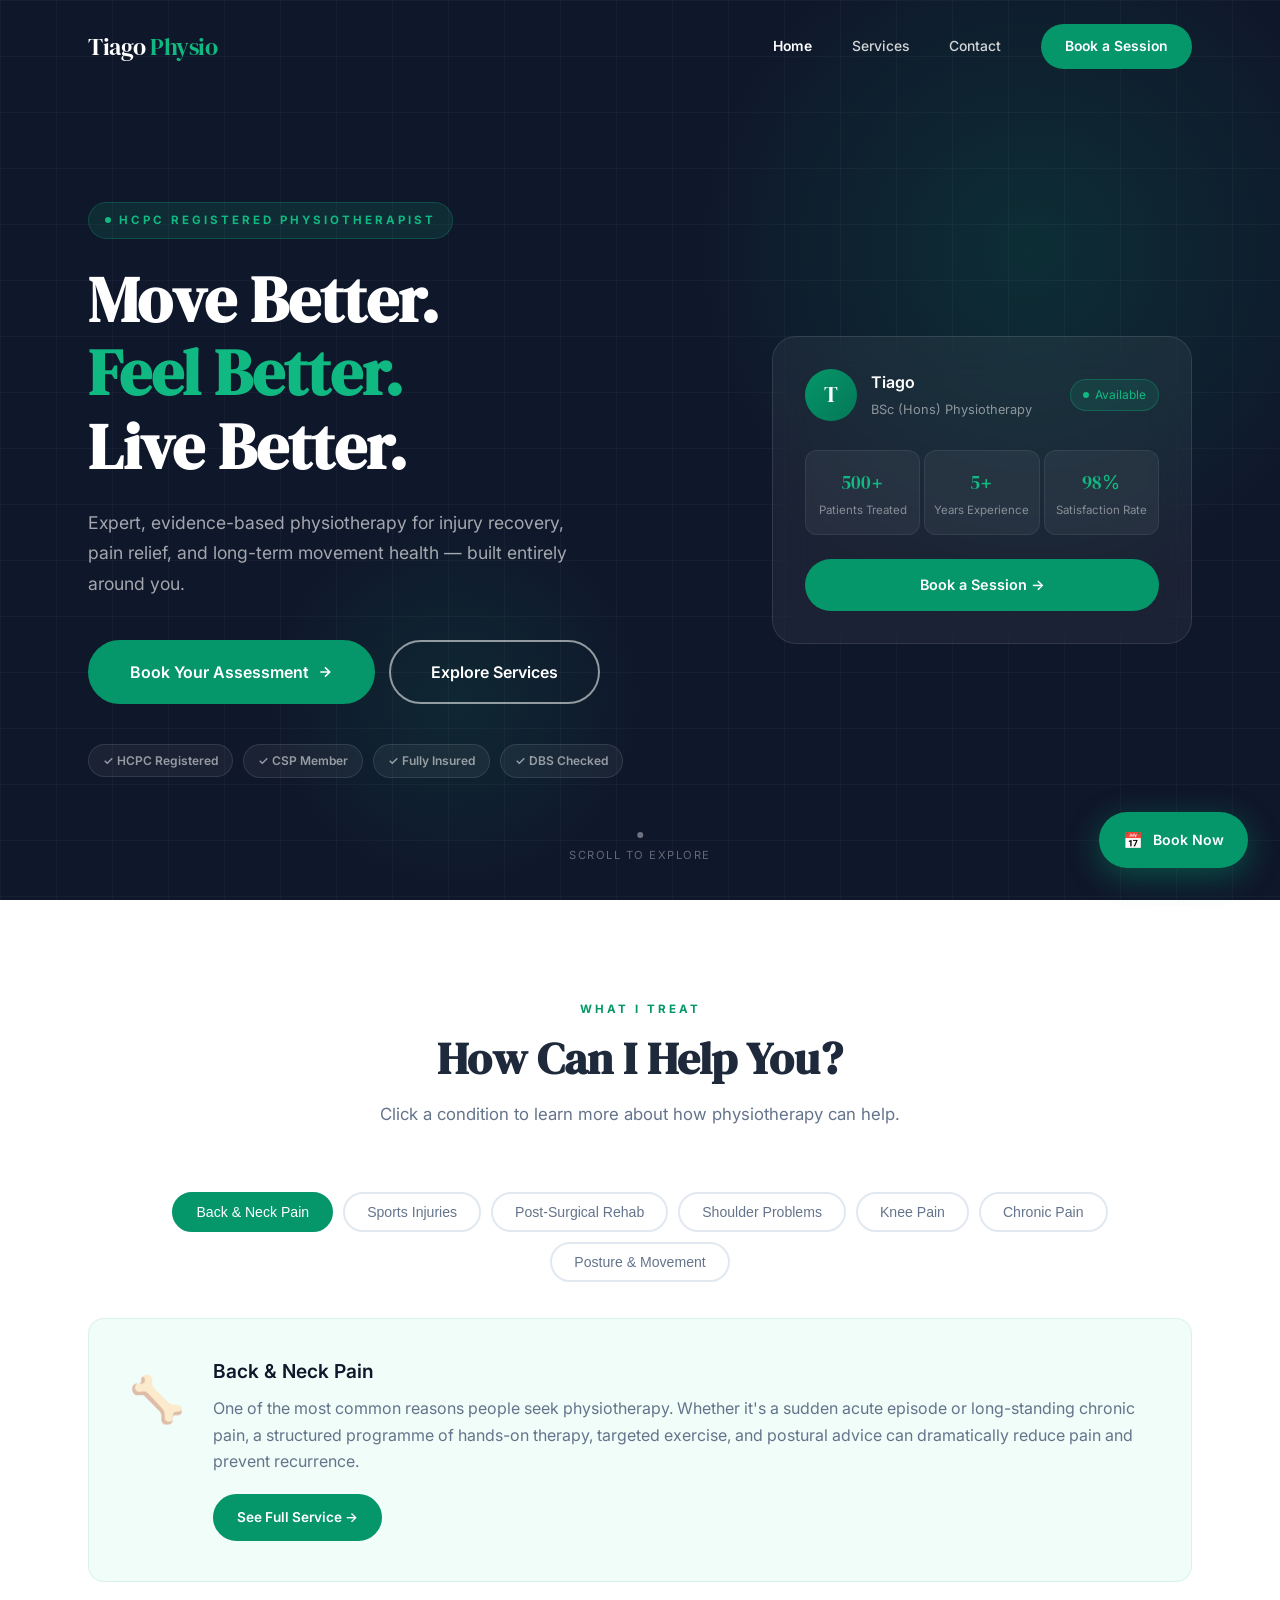
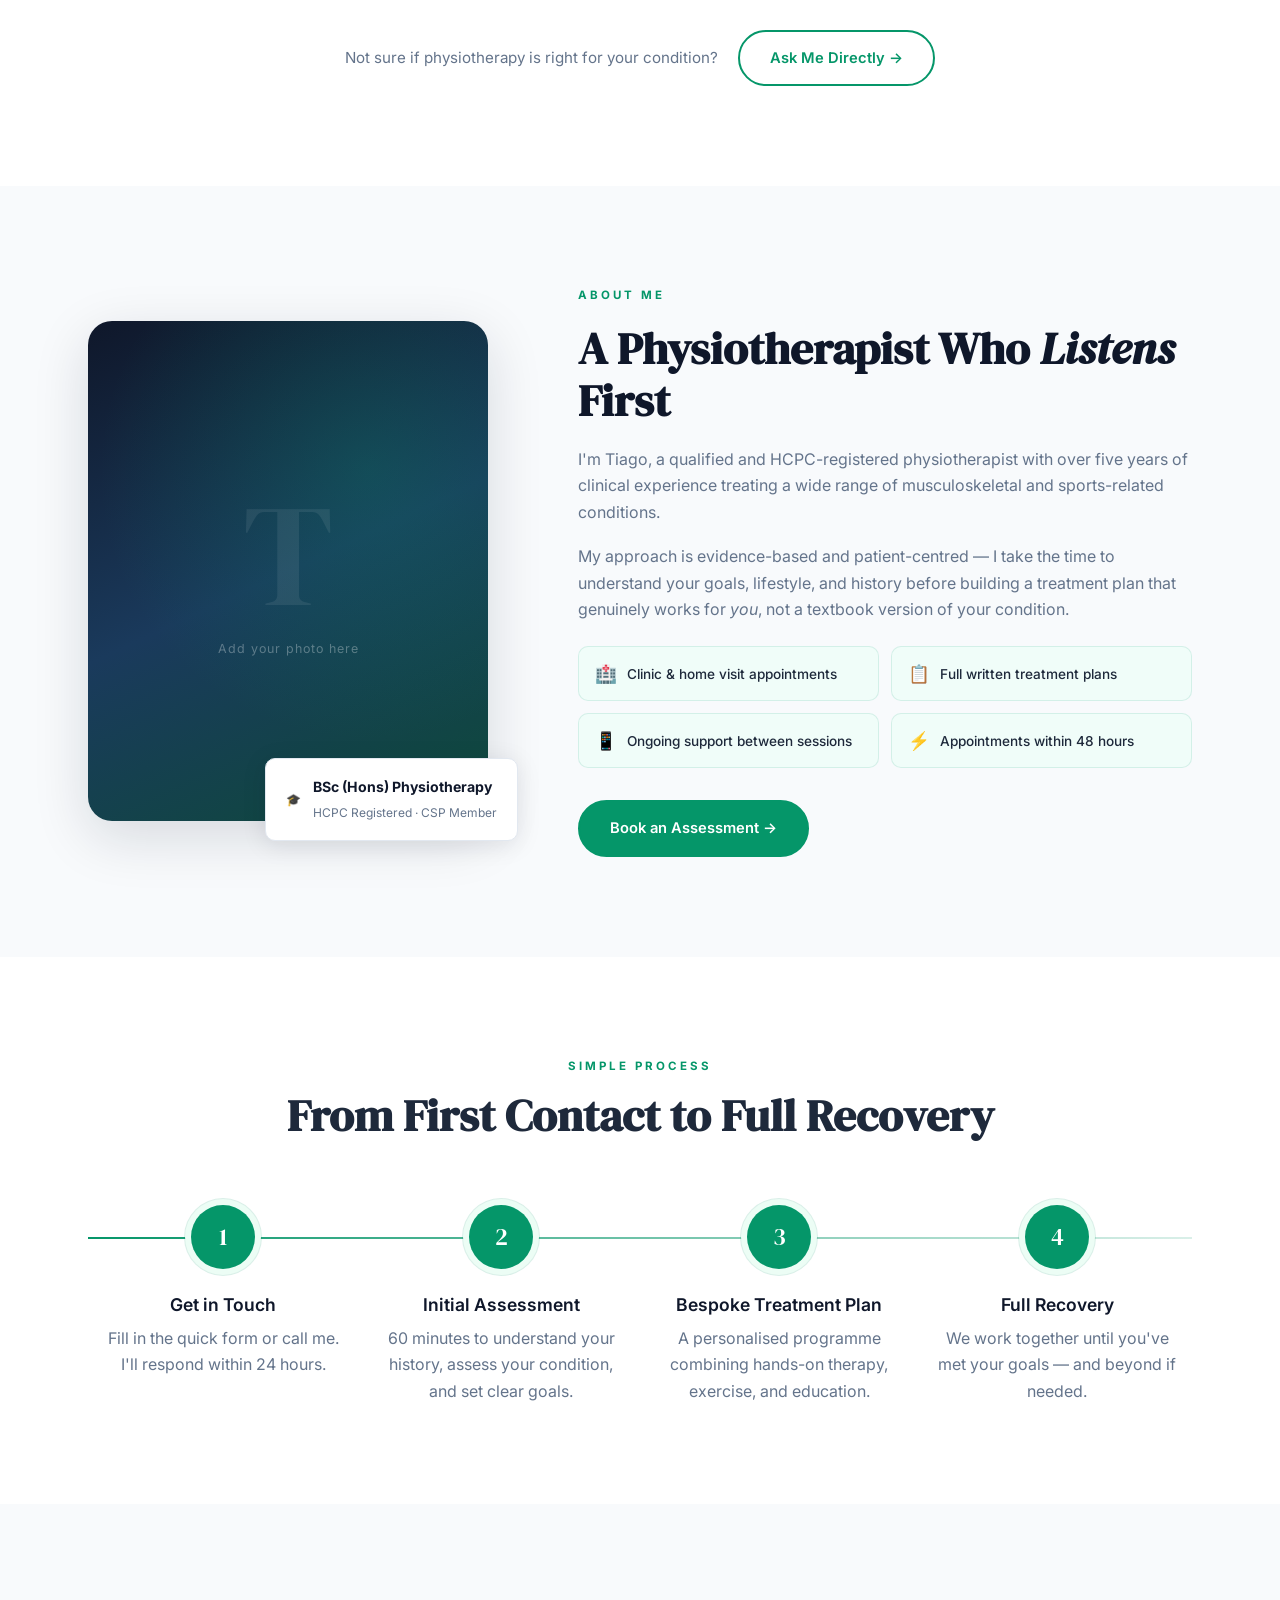
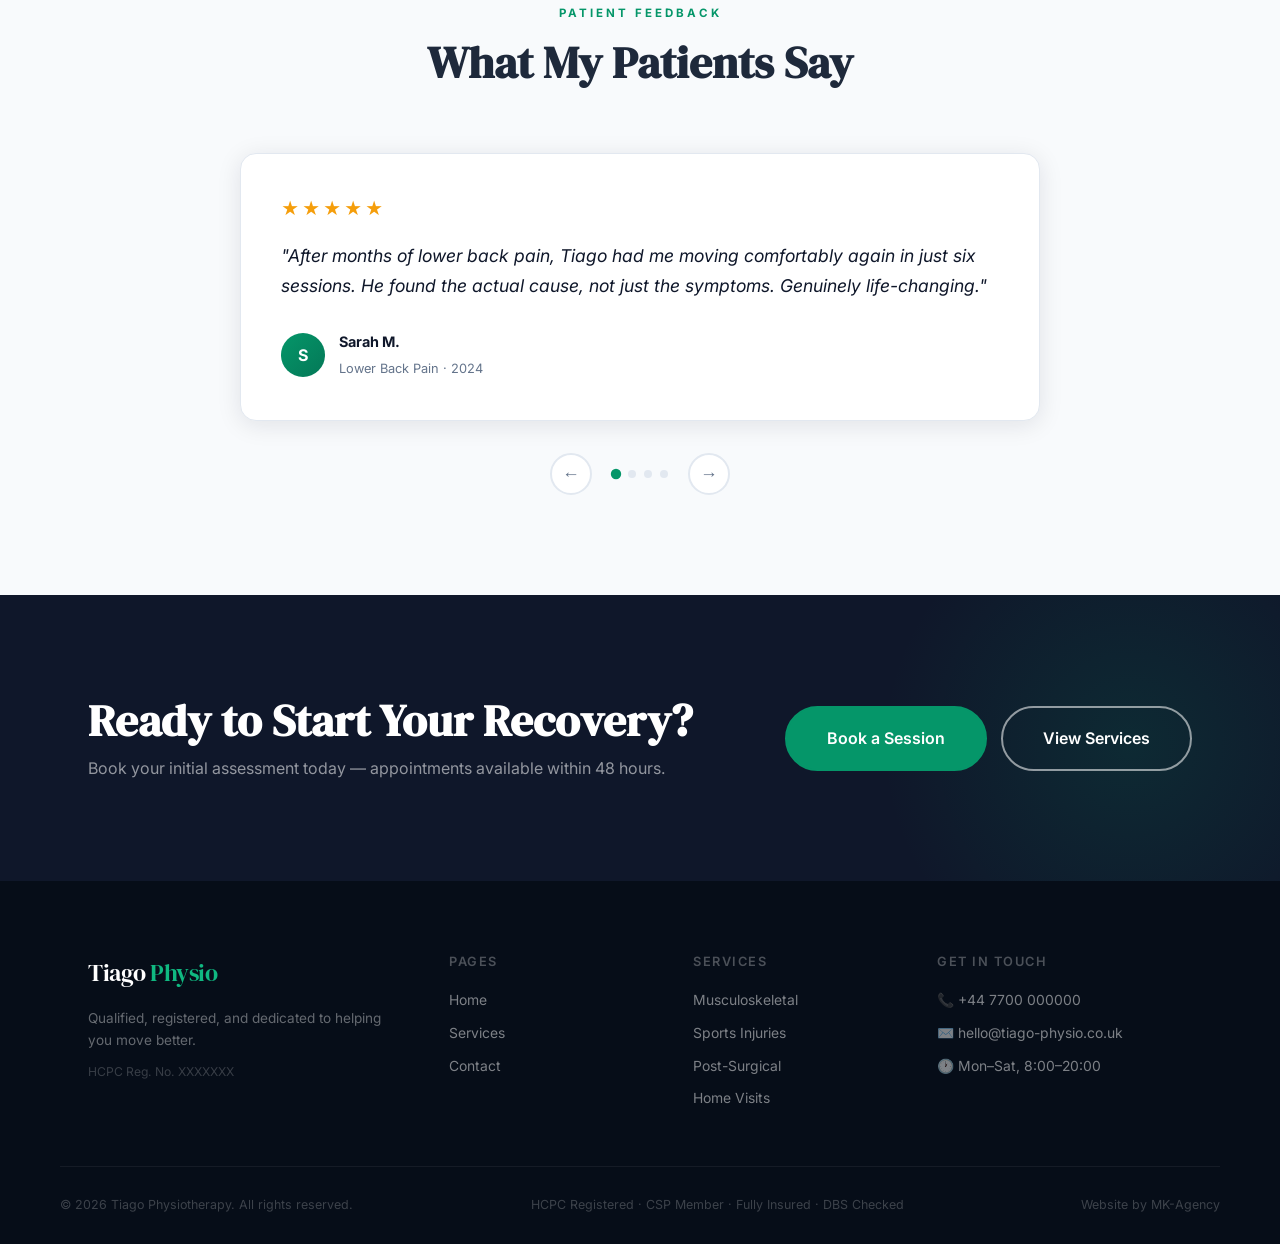
==== commit 10583ca1: "Add MK-Agency footer credit to all pages" ====
--- a/index.html
+++ b/index.html
@@ -347,6 +347,7 @@
     <div class="container footer-bottom">
       <p>&copy; <span id="year"></span> Tiago Physiotherapy. All rights reserved.</p>
       <p>HCPC Registered · CSP Member · Fully Insured · DBS Checked</p>
+      <p class="footer-credit">Website by MK-Agency</p>
     </div>
   </footer>
 
